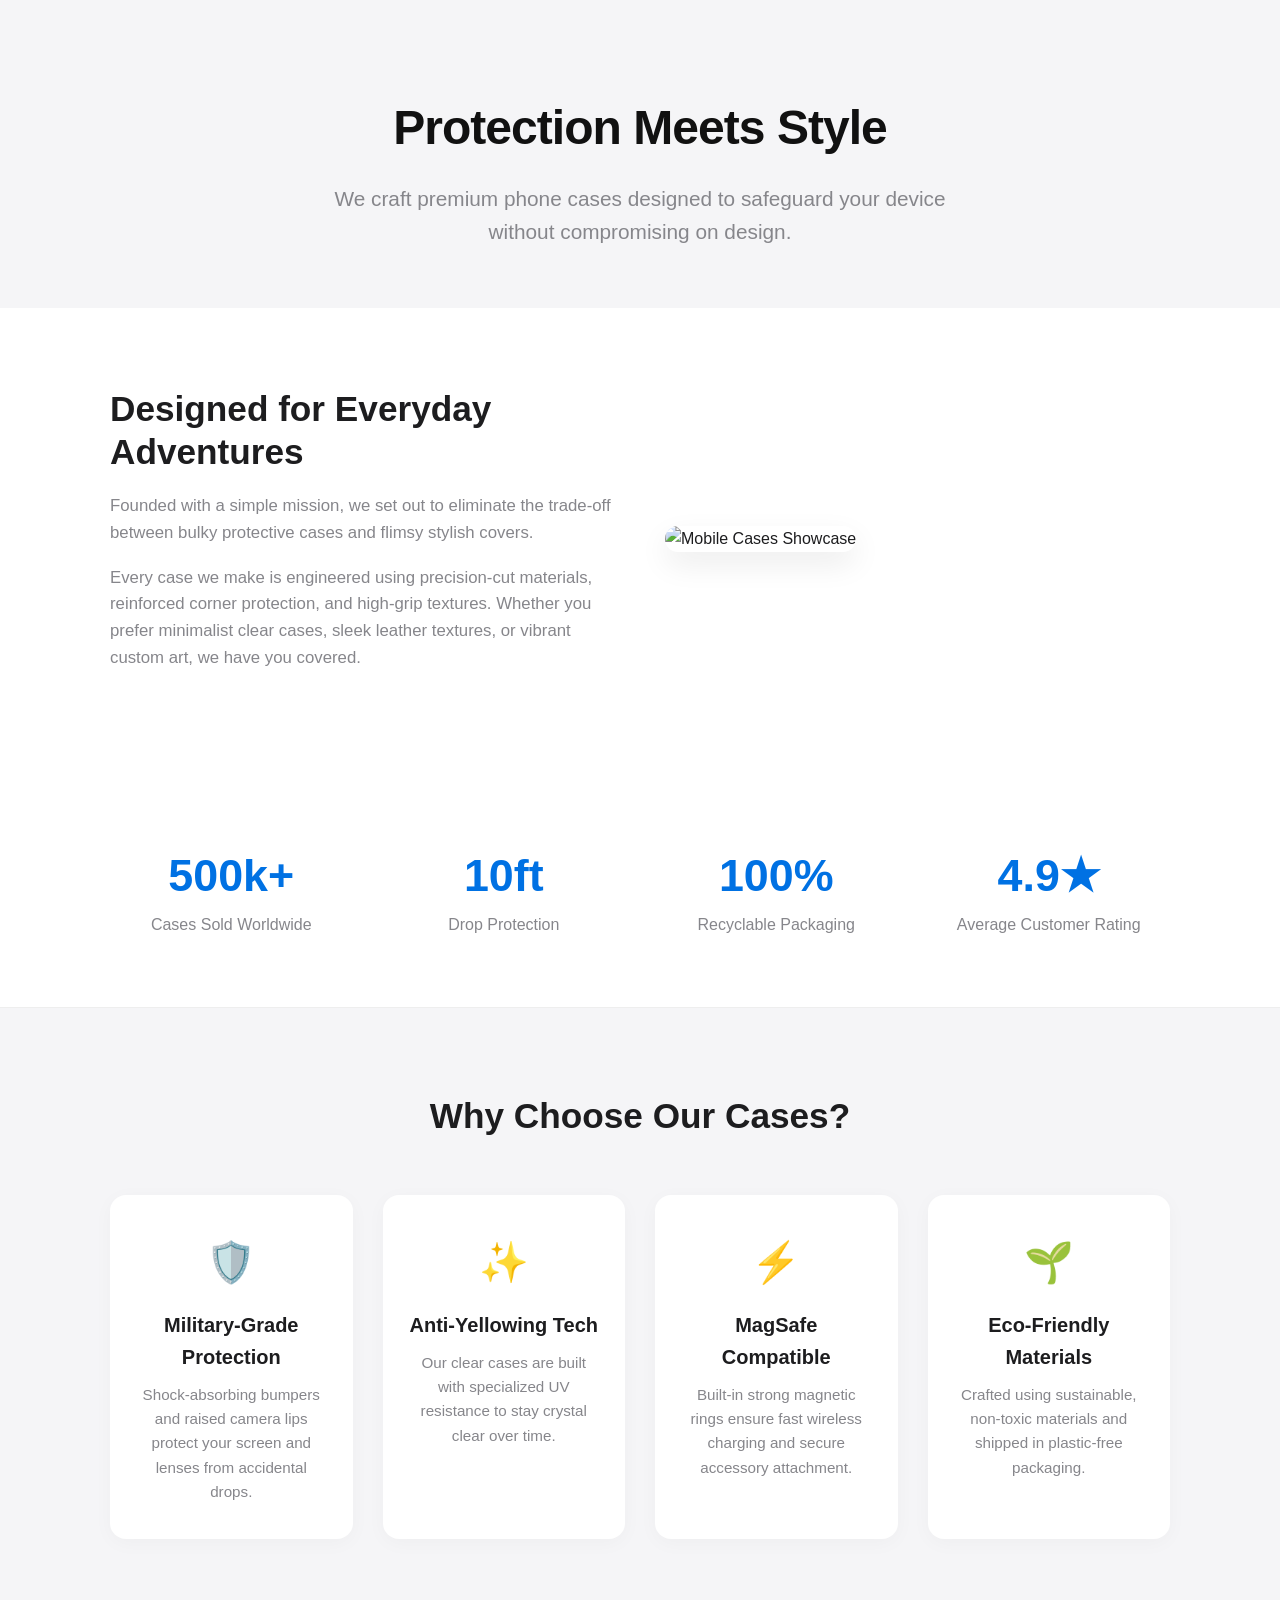
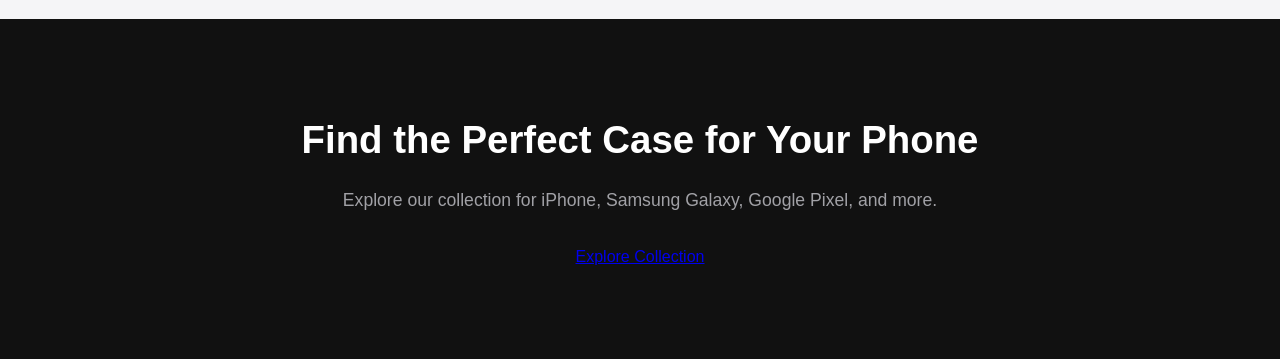
==== about.html @ 1f3fbc50 "Add files via upload" ====
<!DOCTYPE html>
<html lang="en">
<head>
    <meta charset="UTF-8">
    <meta name="viewport" content="width=device-width, initial-scale=1.0">
    <title>About Us | Premium Mobile Cases & Covers</title>
    <style>
        /* Base Styles */
        :root {
            --primary-color: #111111;
            --accent-color: #0071e3; /* Modern Tech Blue */
            --bg-light: #f5f5f7;
            --text-dark: #1d1d1f;
            --text-muted: #86868b;
            --white: #ffffff;
        }

        * {
            margin: 0;
            padding: 0;
            box-sizing: border-box;
            font-family: -apple-system, BlinkMacSystemFont, "Segoe UI", Roboto, Helvetica, Arial, sans-serif;
        }

        body {
            color: var(--text-dark);
            line-height: 1.6;
            background-color: var(--white);
        }

        .container {
            max-width: 1100px;
            margin: 0 auto;
            padding: 0 20px;
        }

        /* Hero Banner */
        .hero {
            background-color: var(--bg-light);
            text-align: center;
            padding: 90px 20px 60px;
        }

        .hero h1 {
            font-size: 3rem;
            font-weight: 700;
            letter-spacing: -0.02em;
            margin-bottom: 15px;
            color: var(--primary-color);
        }

        .hero p {
            font-size: 1.3rem;
            color: var(--text-muted);
            max-width: 650px;
            margin: 0 auto;
        }

        /* Story Section */
        .story-section {
            padding: 80px 0;
        }

        .story-grid {
            display: grid;
            grid-template-columns: 1fr 1fr;
            gap: 50px;
            align-items: center;
        }

        .story-text h2 {
            font-size: 2.2rem;
            margin-bottom: 20px;
            line-height: 1.2;
        }

        .story-text p {
            color: var(--text-muted);
            margin-bottom: 18px;
            font-size: 1.05rem;
        }

        .story-img img {
            width: 100%;
            border-radius: 18px;
            box-shadow: 0 12px 30px rgba(0, 0, 0, 0.08);
        }

        /* Features / Why Choose Us */
        .features-section {
            background-color: var(--bg-light);
            padding: 80px 0;
        }

        .section-title {
            text-align: center;
            font-size: 2.2rem;
            margin-bottom: 50px;
        }

        .features-grid {
            display: grid;
            grid-template-columns: repeat(auto-fit, minmax(240px, 1fr));
            gap: 30px;
        }

        .feature-card {
            background: var(--white);
            padding: 35px 25px;
            border-radius: 16px;
            text-align: center;
            box-shadow: 0 4px 20px rgba(0, 0, 0, 0.03);
            transition: transform 0.3s ease;
        }

        .feature-card:hover {
            transform: translateY(-5px);
        }

        .feature-icon {
            font-size: 2.5rem;
            margin-bottom: 15px;
        }

        .feature-card h3 {
            font-size: 1.25rem;
            margin-bottom: 10px;
        }

        .feature-card p {
            color: var(--text-muted);
            font-size: 0.95rem;
        }

        /* Stats Counter Section */
        .stats-section {
            padding: 70px 0;
            text-align: center;
            border-bottom: 1px solid #eee;
        }

        .stats-grid {
            display: grid;
            grid-template-columns: repeat(auto-fit, minmax(200px, 1fr));
            gap: 30px;
        }

        .stat-item h3 {
            font-size: 2.8rem;
            color: var(--accent-color);
            font-weight: 700;
        }

        .stat-item p {
            color: var(--text-muted);
            font-size: 1rem;
            font-weight: 500;
        }

        /* Call to Action */
        .cta-section {
            padding: 90px 20px;
            text-align: center;
            background: var(--primary-color);
            color: var(--white);
        }

        .cta-section h2 {
            font-size: 2.4rem;
            margin-bottom: 15px;
        }

        .cta-section p {
            color: #a1a1a6;
            margin-bottom: 30px;
            font-size: 1.1rem;
        }

        .shop-btn {
            display: inline-block;
            background-color: var(--accent-color);
            color: var(--white);
            padding: 14px 36px;
            border-radius: 30px;
            text-decoration: none;
            font-weight: 600;
            font-size: 1rem;
            transition: opacity 0.3s ease;
        }

        .shop-btn:hover {
            opacity: 0.9;
        }

        /* Responsive */
        @media (max-width: 768px) {
            .story-grid {
                grid-template-columns: 1fr;
            }

            .hero h1 {
                font-size: 2.2rem;
            }

            .story-text h2 {
                font-size: 1.8rem;
            }
        }
    </style>
</head>
<body>

    <!-- Hero Section -->
    <header class="hero">
        <div class="container">
            <h1>Protection Meets Style</h1>
            <p>We craft premium phone cases designed to safeguard your device without compromising on design.</p>
        </div>
    </header>

    <!-- Our Story -->
    <section class="story-section">
        <div class="container story-grid">
            <div class="story-text">
                <h2>Designed for Everyday Adventures</h2>
                <p>Founded with a simple mission, we set out to eliminate the trade-off between bulky protective cases and flimsy stylish covers.</p>
                <p>Every case we make is engineered using precision-cut materials, reinforced corner protection, and high-grip textures. Whether you prefer minimalist clear cases, sleek leather textures, or vibrant custom art, we have you covered.</p>
            </div>
            <div class="story-img">
                <img src="https://images.unsplash.com/photo-1601784551446-20c9e07cdbdb?auto=format&fit=crop&w=800&q=80" alt="Mobile Cases Showcase">
            </div>
        </div>
    </section>

    <!-- Stats -->
    <section class="stats-section">
        <div class="container stats-grid">
            <div class="stat-item">
                <h3>500k+</h3>
                <p>Cases Sold Worldwide</p>
            </div>
            <div class="stat-item">
                <h3>10ft</h3>
                <p>Drop Protection</p>
            </div>
            <div class="stat-item">
                <h3>100%</h3>
                <p>Recyclable Packaging</p>
            </div>
            <div class="stat-item">
                <h3>4.9★</h3>
                <p>Average Customer Rating</p>
            </div>
        </div>
    </section>

    <!-- Features -->
    <section class="features-section">
        <div class="container">
            <h2 class="section-title">Why Choose Our Cases?</h2>
            <div class="features-grid">
                <div class="feature-card">
                    <div class="feature-icon">🛡️</div>
                    <h3>Military-Grade Protection</h3>
                    <p>Shock-absorbing bumpers and raised camera lips protect your screen and lenses from accidental drops.</p>
                </div>
                <div class="feature-card">
                    <div class="feature-icon">✨</div>
                    <h3>Anti-Yellowing Tech</h3>
                    <p>Our clear cases are built with specialized UV resistance to stay crystal clear over time.</p>
                </div>
                <div class="feature-card">
                    <div class="feature-icon">⚡</div>
                    <h3>MagSafe Compatible</h3>
                    <p>Built-in strong magnetic rings ensure fast wireless charging and secure accessory attachment.</p>
                </div>
                <div class="feature-card">
                    <div class="feature-icon">🌱</div>
                    <h3>Eco-Friendly Materials</h3>
                    <p>Crafted using sustainable, non-toxic materials and shipped in plastic-free packaging.</p>
                </div>
            </div>
        </div>
    </section>

    <!-- Call to Action -->
    <section class="cta-section">
        <div class="container">
            <h2>Find the Perfect Case for Your Phone</h2>
            <p>Explore our collection for iPhone, Samsung Galaxy, Google Pixel, and more.</p>
            <a href="index.html">Explore Collection</a>
        </div>
    </section>

</body>
</html>
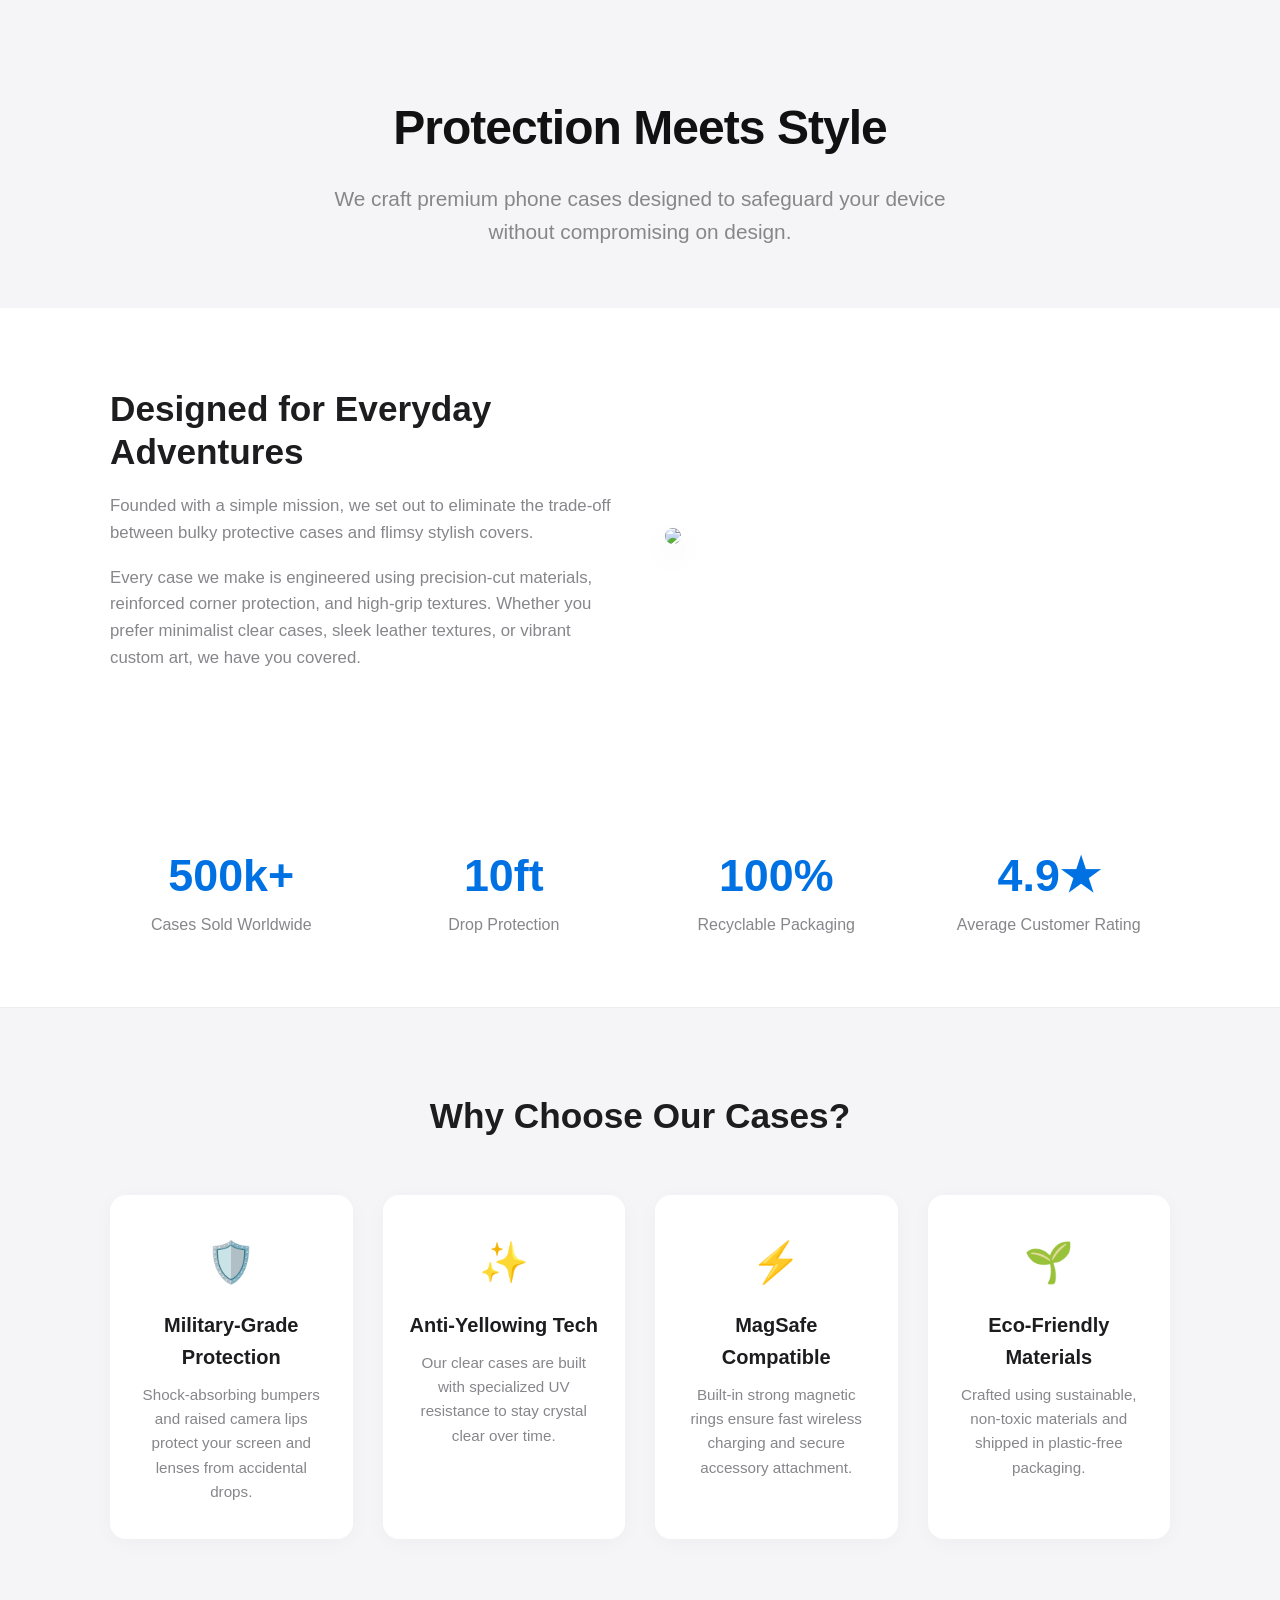
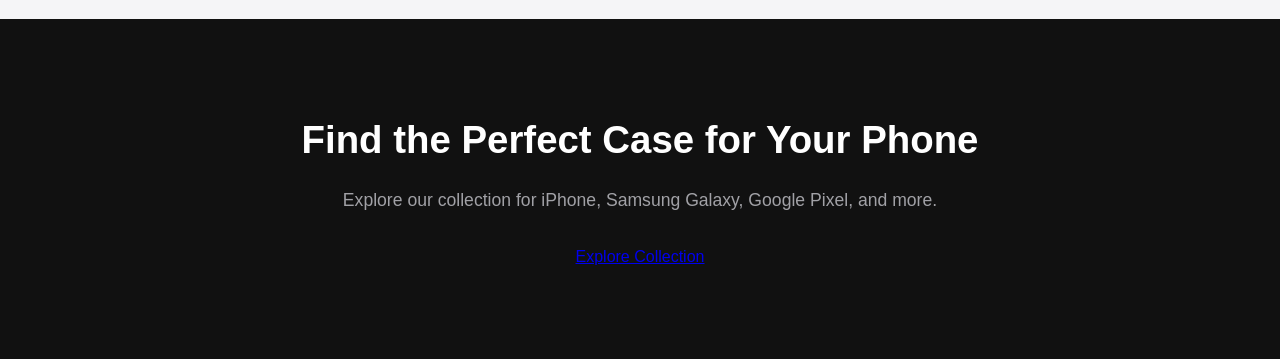
==== commit a89a9039: "Refactor about.html for improved structure and style" ====
--- a/about.html
+++ b/about.html
@@ -81,7 +81,7 @@
         }
 
         .story-img img {
-            width: 100%;
+            width: 140%;
             border-radius: 18px;
             box-shadow: 0 12px 30px rgba(0, 0, 0, 0.08);
         }
@@ -227,7 +227,7 @@
                 <p>Every case we make is engineered using precision-cut materials, reinforced corner protection, and high-grip textures. Whether you prefer minimalist clear cases, sleek leather textures, or vibrant custom art, we have you covered.</p>
             </div>
             <div class="story-img">
-                <img src="https://images.unsplash.com/photo-1601784551446-20c9e07cdbdb?auto=format&fit=crop&w=800&q=80" alt="Mobile Cases Showcase">
+                <img src="image.jpg">
             </div>
         </div>
     </section>
@@ -293,4 +293,4 @@
     </section>
 
 </body>
-</html>+</html>
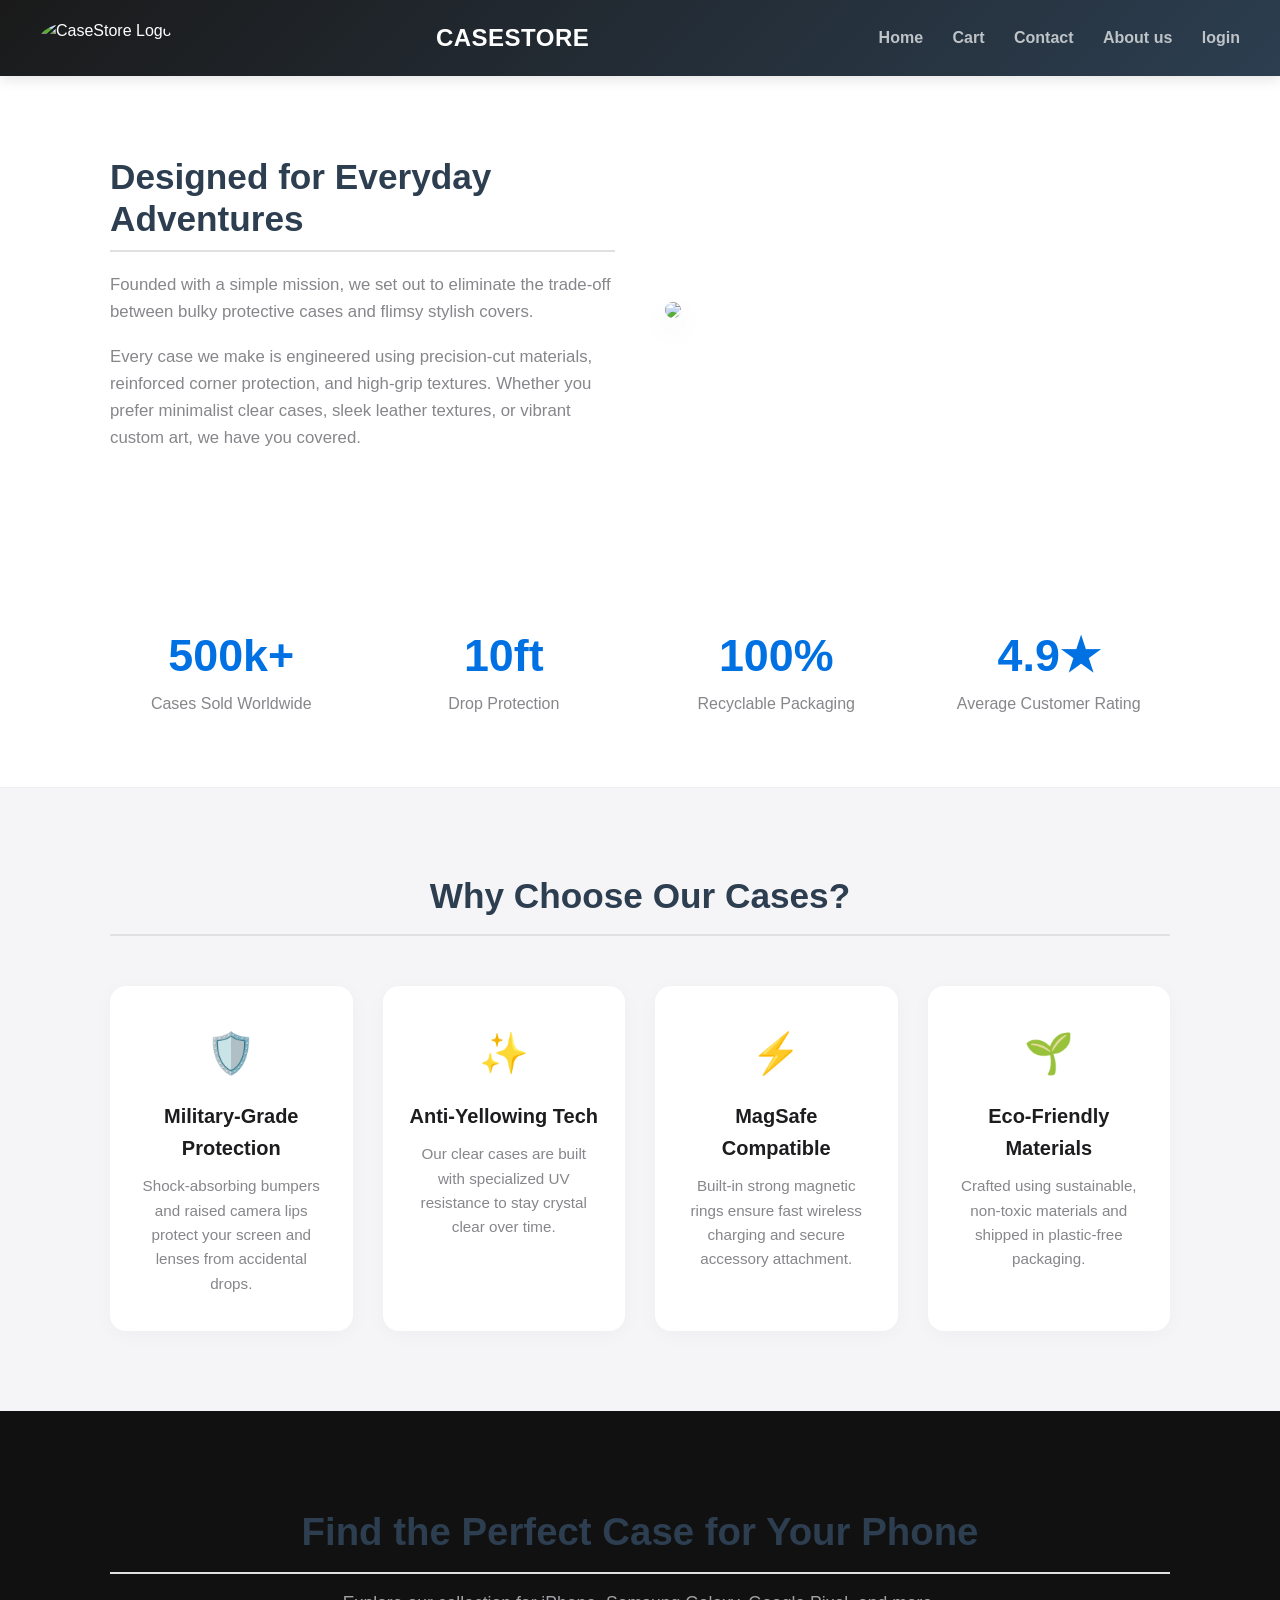
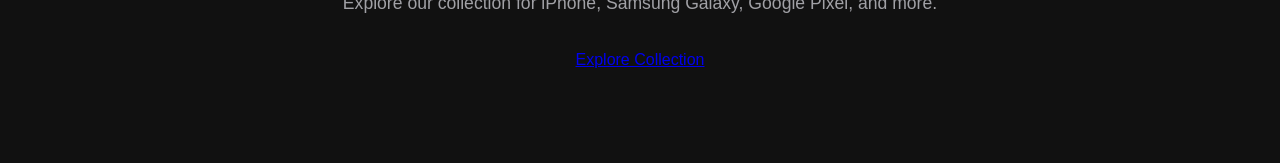
==== commit 7d1c27f4: "Refactor about.html with navigation and styles Updated the about.html file to include a logo, naviga" ====
--- a/about.html
+++ b/about.html
@@ -4,6 +4,7 @@
     <meta charset="UTF-8">
     <meta name="viewport" content="width=device-width, initial-scale=1.0">
     <title>About Us | Premium Mobile Cases & Covers</title>
+    <link rel="stylesheet" href="style.css">
     <style>
         /* Base Styles */
         :root {
@@ -209,14 +210,20 @@
     </style>
 </head>
 <body>
-
-    <!-- Hero Section -->
-    <header class="hero">
-        <div class="container">
-            <h1>Protection Meets Style</h1>
-            <p>We craft premium phone cases designed to safeguard your device without compromising on design.</p>
-        </div>
-    </header>
+ <header>
+    <div class="logo-container">
+      <img src="logo.jpg" alt="CaseStore Logo" class="logo"></img>
+    </div>
+    <h1>CASESTORE</h1>
+    <nav>
+      <a href="index.html">Home</a>
+      <a href="cart.html">Cart</a>
+      <a href="contact.html">Contact</a>
+      <a href="about.html">About us</a>
+      <a href="login.html">login</a>
+    </nav>
+  </header>
+
 
     <!-- Our Story -->
     <section class="story-section">
--- a/style.css
+++ b/style.css
@@ -0,0 +1,229 @@
+/* Basic Page Reset */
+* {
+  box-sizing: border-box;
+  margin: 0;
+  padding: 0;
+  font-family: 'Segoe UI', Tahoma, Geneva, Verdana, sans-serif;
+}
+
+body {
+  background-color: #f4f7f6;
+  color: #333;
+  line-height: 1.6;
+}
+
+/* Header & Navigation */
+header {
+  background: linear-gradient(135deg, #1a1a1a, #2c3e50);
+  color: #fff;
+  padding: 18px 40px;
+  display: flex;
+  justify-content: space-between;
+  align-items: center;
+  box-shadow: 0 4px 12px rgba(0, 0, 0, 0.1);
+  position: sticky;
+  top: 0;
+  z-index: 1000;
+}
+.logo-container {
+    display: flex;
+    align-items: center;
+    gap: 12px; /* Space between logo image and text */
+}
+
+.logo {
+    height: 40px; /* Adjust this value to make your logo bigger or smaller */
+    width: auto;
+    border-radius: 50%;
+    object-fit: cover;
+}
+
+header h1 {
+  font-size: 24px;
+  letter-spacing: 0.5px;
+}
+
+nav a {
+  color: #bdc3c7;
+  text-decoration: none;
+  margin-left: 25px;
+  font-weight: 600;
+  transition: color 0.3s ease;
+}
+
+nav a:hover {
+  color: #ffffff;
+}
+
+/* Page Layout Container */
+.container {
+  max-width: 1100px;
+  margin: 40px auto;
+  padding: 0 20px;
+}
+
+/* Headings */
+h2 {
+  font-size: 28px;
+  color: #2c3e50;
+  margin-bottom: 20px;
+  border-bottom: 2px solid #e0e0e0;
+  padding-bottom: 10px;
+}
+
+/* Product Grid */
+.product-grid {
+  display: grid;
+  grid-template-columns: repeat(3, 1fr);
+  gap: 50px;
+  margin-top: 20px;
+}
+
+.product-card {
+  background: #fff;
+  border: none;
+  border-radius: 12px;
+  padding: 20px;
+  text-align: center;
+  box-shadow: 0 5px 15px rgba(0, 0, 0, 0.05);
+  transition: transform 0.3s ease, box-shadow 0.3s ease;
+}
+
+.product-card:hover {
+  transform: translateY(-8px);
+  box-shadow: 0 12px 25px rgba(0, 0, 0, 0.12);
+}
+
+.product-card img {
+  width: 100%;
+  height: 220px;
+  object-fit: contain;
+  border-radius: 8px;
+  transition: transform 0.3s ease;
+}
+
+.product-card:hover img {
+  transform: scale(1.03);
+}
+
+.product-card h3 {
+  margin: 15px 0 8px;
+  font-size: 18px;
+  color: #2c3e50;
+}
+
+.price {
+  color: #000000;
+  font-weight: bold;
+  font-size: 20px;
+  margin-bottom: 15px;
+}
+
+/* Buttons */
+.btn {
+  display: inline-block;
+  background-color: #0e1920;
+  color: #fff;
+  padding: 8px 10px;
+  border: none;
+  border-radius: 3px;
+  text-decoration: none;
+  cursor: pointer;
+  font-weight: 600;
+  transition: background-color 0.2s ease, transform 0.1s ease;
+  box-shadow: 0 4px 6px rgba(52, 152, 219, 0.2);
+}
+
+.btn:hover {
+  background-color: #2980b9;
+}
+
+.btn:active {
+  transform: scale(0.97);
+}
+
+/* Product Detail Layout */
+.detail-container {
+  display: flex;
+  flex-wrap: wrap;
+  gap: 40px;
+  background: #fff;
+  padding: 30px;
+  border-radius: 12px;
+  box-shadow: 0 5px 20px rgba(0, 0, 0, 0.06);
+  align-items: center;
+}
+
+.detail-container img {
+  width: 350px;
+  height: 400px;
+  object-fit: cover;
+  border-radius: 10px;
+  box-shadow: 0 4px 15px rgba(0, 0, 0, 0.08);
+}
+
+/* Tables & Forms */
+table {
+  width: 100%;
+  border-collapse: collapse;
+  margin-top: 20px;
+  background: #fff;
+  border-radius: 10px;
+  overflow: hidden;
+  box-shadow: 0 4px 15px rgba(0, 0, 0, 0.05);
+}
+
+table th, table td {
+  padding: 15px;
+  text-align: left;
+  border-bottom: 1px solid #edf2f7;
+}
+
+table th {
+  background-color: #f8fafc;
+  color: #2c3e50;
+  font-weight: 600;
+}
+
+table tr:hover {
+  background-color: #fdfefe;
+}
+
+form label {
+  display: block;
+  margin-top: 15px;
+  font-weight: 600;
+  color: #4a5568;
+}
+
+form input, form select, form textarea {
+  width: 100%;
+  padding: 12px;
+  margin-top: 6px;
+  border: 1px solid #cbd5e0;
+  border-radius: 6px;
+  font-size: 15px;
+  transition: border-color 0.2s ease, box-shadow 0.2s ease;
+}
+
+form input:focus, form select:focus, form textarea:focus {
+  outline: none;
+  border-color: #3498db;
+  box-shadow: 0 0 0 3px rgba(52, 152, 219, 0.15);
+}
+
+/* Footer */
+body {
+    margin: 0;
+    padding: 0;
+}
+
+footer {
+    width: 300%;
+    background-color: #1a1a1a;
+    color: #ffffff;
+    text-align: center;
+    padding: 10px 0;
+    margin-top: 10px;
+    box-sizing: border-box;
+}
